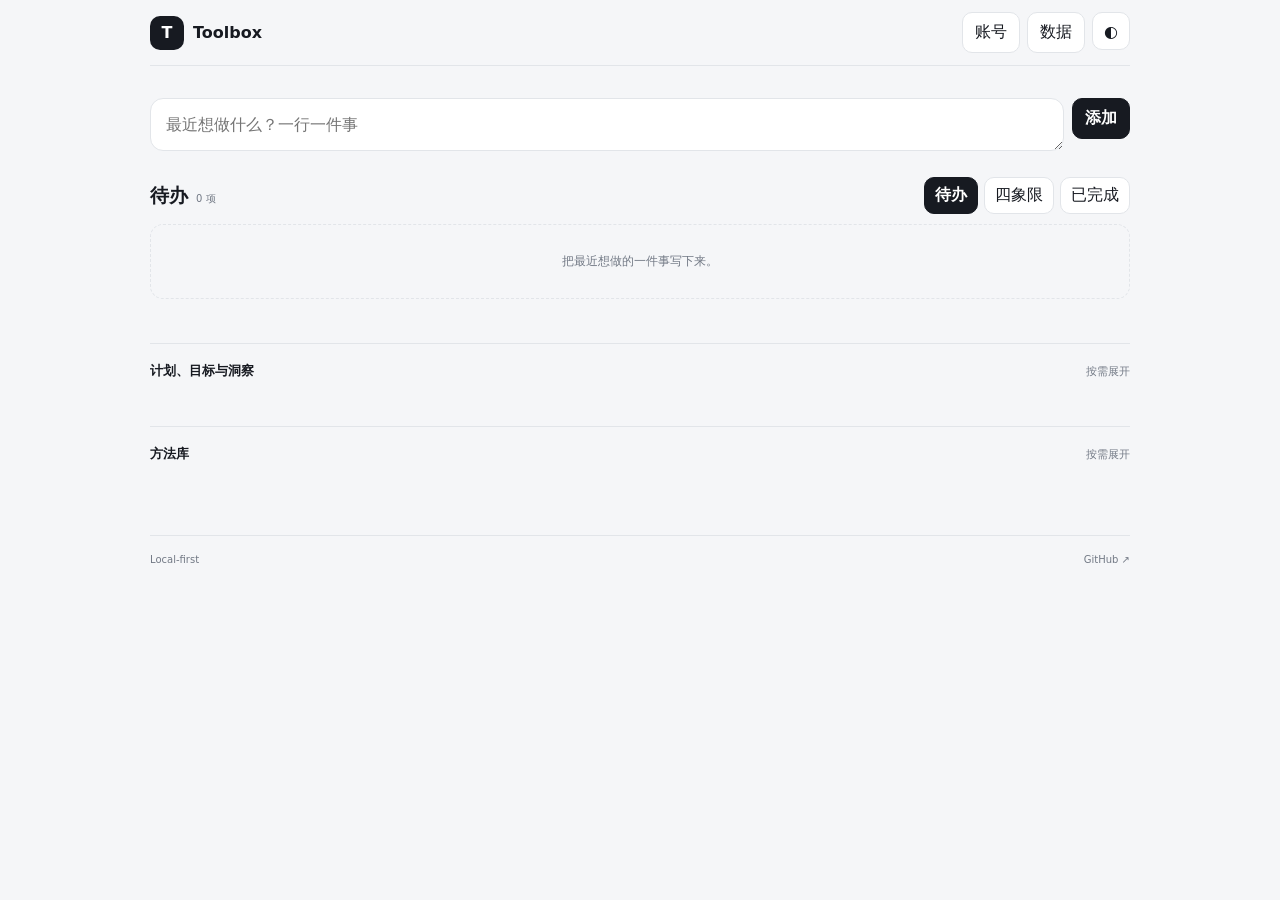
==== index.html @ 50ff43f0 "docs: sharpen Toolbox meta description" ====
<!doctype html>
<html lang="zh-CN">
<head>
  <meta charset="utf-8" />
  <meta name="viewport" content="width=device-width,initial-scale=1" />
  <meta name="description" content="Toolbox：从一件待办出发，记录、思考、专注、复盘，并在多端持续推进。" />
  <meta name="theme-color" content="#f5f6f8" />
  <meta name="mobile-web-app-capable" content="yes" />
  <meta name="apple-mobile-web-app-capable" content="yes" />
  <meta name="apple-mobile-web-app-title" content="Toolbox" />
  <title>Toolbox</title>
  <link rel="manifest" href="./manifest.webmanifest" />
  <link rel="icon" href="./pwa-icon-192.svg" type="image/svg+xml" />
  <link rel="stylesheet" href="./styles.css" />
  <link rel="stylesheet" href="./horizons.css" />
  <link rel="stylesheet" href="./calibration.css" />
  <link rel="stylesheet" href="./cloud.css" />
</head>
<body>
  <div class="app-shell">
    <header class="topbar">
      <a class="brand" href="#" aria-label="Toolbox 首页"><span class="brand-mark">T</span><span class="brand-copy"><strong>Toolbox</strong></span></a>
      <div class="top-actions"><button id="accountBtn" class="ghost-btn" type="button">账号</button><button id="dataBtn" class="ghost-btn" type="button">数据</button><button id="themeBtn" class="icon-btn" type="button" aria-label="切换主题">◐</button></div>
    </header>
    <main>
      <section class="task-center" aria-label="待办事项">
        <div class="task-capture"><textarea id="taskInput" class="task-capture-input" rows="1" placeholder="最近想做什么？一行一件事" autocomplete="off"></textarea><button id="addTaskBtn" class="primary-btn" type="button">添加</button></div>
        <div class="task-section-head"><div><h2>待办</h2><span id="taskCount" class="result-count"></span></div><div class="task-filters"><button id="taskFilterOpen" class="mini-btn active" type="button">待办</button><button id="taskFilterMatrix" class="mini-btn" type="button">四象限</button><button id="taskFilterDone" class="mini-btn" type="button">已完成</button></div></div>
        <div id="taskList" class="task-list"></div>
      </section>

      <details class="horizon-section">
        <summary><strong>计划、目标与洞察</strong><span>按需展开</span></summary>
        <div id="horizonMount" class="horizon-mount"></div>
        <div id="calibrationMount"></div>
      </details>

      <details class="method-section">
        <summary class="method-summary"><strong>方法库</strong><span>按需展开</span></summary>
        <div class="method-body">
          <div class="section-heading method-heading" aria-hidden="true"><h2 id="sectionTitle">方法工具</h2><span id="resultCount" class="result-count"></span></div>
          <div class="tool-finder"><div class="search-wrap"><span aria-hidden="true">⌕</span><input id="searchInput" type="search" placeholder="搜索任务拆解、决策记录、原因探索、复盘…" autocomplete="off" /><kbd>/</kbd></div><div id="categoryTabs" class="chips" aria-label="工具分类"></div></div>
          <div id="toolGrid" class="tool-grid"></div>
          <div id="emptyState" class="empty-state" hidden><div>⌕</div><h3>没有找到匹配的方法</h3><p>换个关键词，或切回“全部”。</p></div>
        </div>
      </details>
    </main>
    <footer><span>Local-first</span><a href="https://github.com/SeekerThinker/toolbox" target="_blank" rel="noreferrer">GitHub ↗</a></footer>
  </div>
  <dialog id="toolDialog"><div class="dialog-shell"><div class="dialog-head"><div><span id="dialogIcon" class="tool-icon"></span><div><div class="dialog-title-row"><h2 id="dialogTitle"></h2><span id="dialogLocalBadge" class="local-badge">本地处理</span></div><p id="dialogDesc"></p></div></div><button id="closeDialogBtn" class="icon-btn" type="button" aria-label="关闭">×</button></div><div id="toolMount" class="tool-mount"></div></div></dialog>
  <script defer src="./core.js"></script><script defer src="./cloud-public.js"></script><script defer src="./cloud-config.js"></script><script defer src="./sync.js"></script><script defer src="./account-lifecycle.js"></script><script defer src="./cloud-diagnostics.js"></script><script defer src="./tools-focus.js"></script><script defer src="./tools-thinking.js"></script><script defer src="./tasks.js"></script><script defer src="./horizons.js"></script><script defer src="./calibration.js"></script><script defer src="./pwa.js"></script><script defer src="./capture.js"></script>
</body>
</html>
---- styles.css ----
:root{--bg:#f5f6f8;--panel:#fff;--panel-soft:#fafbfc;--text:#171a21;--muted:#727985;--line:#e2e5e9;--line-strong:#d3d8df;--accent:#4f5ee8;--accent-soft:#eef0ff;--success:#17845c;--success-soft:#eaf8f1;--danger:#c7445b;--danger-soft:#fff0f3;--shadow:0 16px 42px rgba(24,32,58,.10)}
:root[data-theme="dark"]{--bg:#101319;--panel:#191e27;--panel-soft:#141820;--text:#f2f4f7;--muted:#9ba4b0;--line:#2c333d;--line-strong:#3b4450;--accent:#8d97ff;--accent-soft:#252b52;--success:#72d7ae;--success-soft:#17342b;--danger:#ff8da1;--danger-soft:#3a2229;--shadow:0 18px 52px rgba(0,0,0,.3)}
*{box-sizing:border-box}html{scroll-behavior:smooth}body{margin:0;background:var(--bg);color:var(--text);font-family:Inter,ui-sans-serif,system-ui,-apple-system,BlinkMacSystemFont,"Segoe UI","PingFang SC","Microsoft YaHei",sans-serif}a{color:inherit}button,input,textarea,select{font:inherit;color:inherit}button:focus-visible,input:focus-visible,textarea:focus-visible,select:focus-visible,summary:focus-visible{outline:3px solid var(--accent-soft);outline-offset:2px}
.app-shell{width:min(980px,calc(100% - 28px));margin:auto}.topbar{min-height:66px;display:flex;align-items:center;justify-content:space-between;border-bottom:1px solid var(--line)}.brand{display:flex;align-items:center;gap:9px;text-decoration:none}.brand-mark{width:34px;height:34px;border-radius:10px;display:grid;place-items:center;background:var(--text);color:var(--panel);font-weight:850}.top-actions{display:flex;gap:7px}
.ghost-btn,.icon-btn,.primary-btn,.secondary-btn,.danger-btn,.mini-btn{border:1px solid var(--line);background:var(--panel);cursor:pointer;border-radius:10px;transition:.15s ease}.ghost-btn,.primary-btn,.secondary-btn,.danger-btn{padding:9px 12px}.icon-btn{width:38px;height:38px}.mini-btn{padding:7px 10px}.mini-btn.active,.primary-btn{background:var(--text);color:var(--panel);border-color:var(--text);font-weight:700}.danger-btn{color:var(--danger);background:var(--danger-soft);border-color:transparent}button:hover{border-color:var(--line-strong)}
.task-center{padding:32px 0 44px}.task-capture{display:grid;grid-template-columns:1fr auto;gap:8px;align-items:start}.task-capture-input{min-height:52px;max-height:150px;resize:vertical;border:1px solid var(--line);border-radius:13px;background:var(--panel);padding:14px 15px;font-size:16px;line-height:1.45;outline:none}.task-capture-input:focus{border-color:var(--accent);box-shadow:0 0 0 3px var(--accent-soft)}.task-section-head{display:flex;justify-content:space-between;align-items:center;margin:26px 0 10px;gap:12px}.task-section-head>div:first-child{display:flex;align-items:baseline;gap:9px}.task-section-head h2,.section-heading h2{margin:0;font-size:19px;letter-spacing:-.025em}.task-filters{display:flex;gap:6px;overflow-x:auto}.task-list{display:grid;gap:7px}.task-row{display:grid;grid-template-columns:auto 1fr;align-items:center;border:1px solid var(--line);background:var(--panel);border-radius:13px;min-height:62px}.task-check{margin-left:12px;width:23px;height:23px;border-radius:50%;border:1px solid var(--line-strong);background:transparent;cursor:pointer;color:var(--success);font-weight:900;padding:0}.task-main{border:0;background:transparent;text-align:left;padding:12px 14px;cursor:pointer;display:grid;gap:4px}.task-main strong{font-size:14px}.task-main span{font-size:10px;color:var(--muted)}.task-row.is-done .task-main strong{text-decoration:line-through;color:var(--muted)}.task-row:hover{border-color:rgba(79,94,232,.3)}.task-empty{border:1px dashed var(--line);border-radius:13px;padding:28px;text-align:center;color:var(--muted);font-size:12px}.result-count{color:var(--muted);font-size:10px}
.priority-matrix{display:grid;grid-template-columns:1fr 1fr;gap:9px}.priority-cell{min-height:150px;border:1px solid var(--line);background:var(--panel);border-radius:13px;padding:11px}.priority-cell-head{display:flex;justify-content:space-between;gap:8px;align-items:baseline;margin-bottom:9px}.priority-cell-head strong{font-size:11px}.priority-cell-head span{font-size:9px;color:var(--muted)}.priority-tasks,.unclassified-tasks{display:grid;gap:6px}.priority-task{display:grid;gap:3px;width:100%;border:1px solid var(--line);background:var(--panel-soft);border-radius:9px;padding:8px;text-align:left;cursor:pointer}.priority-task strong{font-size:11px}.priority-task span,.unclassified-tasks>span{font-size:9px;color:var(--muted)}.unclassified-tasks{margin-top:10px;border-top:1px solid var(--line);padding-top:10px}
.method-section{border-top:1px solid var(--line);padding:0 0 54px}.method-summary{display:flex;align-items:center;justify-content:space-between;gap:12px;padding:18px 0;cursor:pointer;list-style:none;color:var(--muted);font-size:11px}.method-summary::-webkit-details-marker{display:none}.method-summary strong{color:var(--text);font-size:13px}.method-section[open] .method-summary{border-bottom:1px solid var(--line);margin-bottom:18px}.method-body{padding-bottom:10px}.method-heading{display:none}.section-heading{display:flex;justify-content:space-between;align-items:baseline;margin-bottom:10px}.tool-finder{padding:0 0 14px}.search-wrap{min-height:46px;display:flex;align-items:center;gap:9px;padding:0 13px;background:var(--panel);border:1px solid var(--line);border-radius:11px}.search-wrap input{flex:1;min-width:0;border:0;outline:0;background:transparent}.search-wrap>span{color:var(--muted)}kbd{font-size:9px;color:var(--muted);border:1px solid var(--line);border-radius:5px;padding:2px 5px}.chips{display:flex;gap:5px;overflow:auto;margin-top:8px;scrollbar-width:none}.chips::-webkit-scrollbar{display:none}.chip{flex:0 0 auto;border:0;background:transparent;color:var(--muted);padding:5px 8px;border-radius:999px;font-size:10px;cursor:pointer}.chip.active{background:var(--accent-soft);color:var(--accent);font-weight:700}.tool-grid{display:grid;grid-template-columns:repeat(4,minmax(0,1fr));gap:8px}.tool-card{position:relative;border:1px solid var(--line);border-radius:13px;background:var(--panel);overflow:hidden;min-height:128px}.tool-main{width:100%;height:100%;min-height:128px;border:0;background:transparent;text-align:left;padding:13px;display:flex;flex-direction:column;align-items:flex-start;cursor:pointer}.tool-icon{width:33px;height:33px;border-radius:9px;display:grid;place-items:center;background:var(--accent-soft);color:var(--accent);font-size:13px;font-weight:800}.tool-card h3{margin:10px 25px 4px 0;font-size:13px}.tool-card p{margin:0;color:var(--muted);font-size:10px;line-height:1.5;display:-webkit-box;-webkit-line-clamp:2;-webkit-box-orient:vertical;overflow:hidden}.tag{margin-top:auto;padding-top:8px;font-size:9px;color:var(--muted)}.favorite{position:absolute;top:8px;right:8px;border:0;background:transparent;color:#a6abb4;cursor:pointer}.favorite.on{color:#e1a126}.empty-state{text-align:center;color:var(--muted);padding:40px}.empty-state h3{color:var(--text)}
footer{border-top:1px solid var(--line);padding:18px 0 28px;display:flex;justify-content:space-between;color:var(--muted);font-size:10px}footer a{text-decoration:none}footer a:hover{color:var(--accent)}
dialog{width:min(900px,calc(100% - 20px));max-height:90vh;padding:0;border:1px solid var(--line);border-radius:18px;color:var(--text);background:var(--panel);box-shadow:0 28px 80px rgba(0,0,0,.25)}dialog::backdrop{background:rgba(7,10,16,.46);backdrop-filter:blur(3px)}.dialog-shell{padding:19px}.dialog-head{display:flex;justify-content:space-between;gap:16px}.dialog-head>div{display:flex;gap:10px}.dialog-head h2{margin:1px 0 3px;font-size:18px}.dialog-head p{margin:0;color:var(--muted);font-size:10px}.dialog-title-row{display:flex;align-items:center;gap:7px}.local-badge{font-size:9px;border-radius:999px;padding:3px 6px;color:var(--success);background:var(--success-soft);font-weight:800}.tool-mount{margin-top:17px}
.editor-stack{display:grid;gap:11px}.field{display:grid;gap:6px}.field label{font-size:10px;color:var(--muted);font-weight:700}.text-input,.select-input,.input-area,.output-panel,.file-drop{width:100%;border:1px solid var(--line);border-radius:11px;background:var(--panel-soft);color:var(--text);outline:none}.text-input,.select-input{padding:10px 11px}.input-area{min-height:240px;resize:vertical;padding:12px;line-height:1.6}.input-area.short-area{min-height:130px}.input-area.mini-area{min-height:88px}.output-panel{min-height:78px;padding:12px;white-space:pre-wrap;line-height:1.55;overflow:auto}.file-drop{padding:14px;border-style:dashed}.toolbar{display:flex;gap:7px;flex-wrap:wrap;align-items:center}.divider{border:0;border-top:1px solid var(--line);width:100%}.two-col{display:grid;grid-template-columns:1fr 1fr;gap:10px}.three-col{display:grid;grid-template-columns:repeat(3,1fr);gap:10px}.metrics{display:grid;grid-template-columns:repeat(3,1fr);gap:8px}.task-metrics{grid-template-columns:repeat(3,1fr)}.compact-metrics .metric{padding:9px 10px}.metric{padding:11px;border:1px solid var(--line);border-radius:11px;background:var(--panel-soft)}.metric strong{display:block;font-size:20px}.metric span{font-size:9px;color:var(--muted)}.help-text,.stat-note{font-size:10px;color:var(--muted)}.inline-note{padding:9px 10px;border-radius:10px;background:var(--accent-soft);color:var(--muted);font-size:10px}
.task-minimal{display:grid;gap:10px}.task-title-input{font-size:16px;font-weight:720;background:var(--panel)}.task-primary-actions{display:flex;gap:7px;flex-wrap:wrap}.task-suggestion{display:grid;gap:3px;padding:9px 11px;border-radius:10px;background:var(--accent-soft)}.task-suggestion span{font-size:9px;color:var(--accent);font-weight:800}.task-suggestion p{margin:0;font-size:10px;color:var(--muted);line-height:1.5}
.task-capability{border:1px solid var(--line);border-radius:12px;background:var(--panel)}.task-capability>summary{display:flex;justify-content:space-between;gap:12px;align-items:center;padding:11px 12px;cursor:pointer;list-style:none}.task-capability>summary::-webkit-details-marker{display:none}.task-capability>summary strong{font-size:11px}.task-capability>summary span{font-size:9px;color:var(--muted)}.task-capability[open]>summary{border-bottom:1px solid var(--line)}.task-capability-body{display:grid;gap:10px;padding:11px 12px}.reflection-card{border-color:var(--line)}
.focus-action{text-align:center;font-size:14px;font-weight:750;line-height:1.5;padding:4px 12px}.timer-face{font-variant-numeric:tabular-nums;font-size:clamp(48px,10vw,80px);font-weight:850;letter-spacing:-.06em;text-align:center;padding:16px 0}.timer-face-small{font-size:56px}.timer-mode{text-align:center;color:var(--muted);font-size:10px}.session-list,.task-history{display:grid;gap:7px;max-height:280px;overflow:auto}.session-item,.task-history-item{border:1px solid var(--line);border-radius:10px;padding:9px;background:var(--panel-soft);font-size:10px}.session-item{display:flex;justify-content:space-between;gap:10px}.task-history-item span{display:flex;justify-content:space-between;gap:10px}.task-history-item small{color:var(--muted)}.task-history-item p{margin:5px 0 0;color:var(--muted);white-space:pre-wrap}.task-context{display:flex;justify-content:space-between;align-items:center;gap:10px;padding:10px;border:1px solid var(--line);border-radius:11px;background:var(--accent-soft);margin-bottom:2px}.task-context>div:first-child{display:grid;gap:2px}.task-context span{font-size:9px;color:var(--muted)}.task-context strong{font-size:12px}.task-action-grid{display:grid;grid-template-columns:repeat(3,1fr);gap:7px}
.table-scroll{overflow:auto}.score-table{width:100%;border-collapse:collapse;font-size:10px;min-width:580px}.score-table th,.score-table td{padding:7px;border-bottom:1px solid var(--line)}.score-table input{width:64px;padding:6px;border:1px solid var(--line);border-radius:7px;background:var(--panel-soft);color:var(--text)}.reflection-scale{display:flex;gap:6px;flex-wrap:wrap}.reflection-scale .active{background:var(--text);color:var(--panel);border-color:var(--text)}.mind-list{display:grid;gap:7px}.mind-row{display:grid;grid-template-columns:1fr auto;gap:7px}.matrix-grid{display:grid;grid-template-columns:1fr 1fr;gap:8px}.matrix-cell{border:1px solid var(--line);border-radius:11px;padding:9px;background:var(--panel-soft)}.matrix-cell h3{margin:0 0 6px;font-size:11px}.why-stack{display:grid;gap:7px}.why-row{display:grid;grid-template-columns:65px 1fr;gap:7px;align-items:center}.why-row span{font-size:9px;color:var(--muted)}.toast{position:fixed;left:50%;bottom:24px;transform:translateX(-50%);background:var(--text);color:var(--panel);padding:8px 11px;border-radius:9px;z-index:999;font-size:10px;box-shadow:var(--shadow)}
@media(max-width:850px){.tool-grid{grid-template-columns:repeat(3,1fr)}}
@media(max-width:680px){.app-shell{width:min(100% - 20px,980px)}.topbar{min-height:60px}.task-center{padding-top:22px}.tool-grid{grid-template-columns:repeat(2,1fr)}.two-col,.three-col,.priority-matrix,.matrix-grid{grid-template-columns:1fr}.task-action-grid{grid-template-columns:repeat(2,1fr)}.metrics,.task-metrics{grid-template-columns:repeat(3,1fr)}.dialog-shell{padding:14px}.task-context{align-items:flex-start;flex-direction:column}.task-section-head{align-items:flex-start;flex-direction:column}.task-filters{width:100%}}
@media(max-width:440px){.task-capture{grid-template-columns:1fr auto}.task-capture-input{min-width:0}.tool-grid{grid-template-columns:1fr}.metric strong{font-size:18px}.task-action-grid{grid-template-columns:1fr 1fr}.timer-face-small{font-size:48px}.task-primary-actions>*{flex:1 1 auto}.metrics,.task-metrics{grid-template-columns:repeat(3,1fr)}}
---- horizons.css ----
.horizon-section{border-top:1px solid var(--line);padding:0 0 28px}.horizon-section>summary{display:flex;align-items:center;justify-content:space-between;gap:12px;padding:18px 0;cursor:pointer;list-style:none;color:var(--muted);font-size:11px}.horizon-section>summary::-webkit-details-marker{display:none}.horizon-section>summary strong{color:var(--text);font-size:13px}.horizon-section[open]>summary{border-bottom:1px solid var(--line);margin-bottom:16px}.horizon-mount{display:grid;gap:12px;padding-bottom:8px}.horizon-tabs{display:flex;gap:6px;overflow:auto;scrollbar-width:none}.horizon-tabs::-webkit-scrollbar{display:none}.horizon-period-head{display:flex;align-items:center;justify-content:space-between;gap:12px}.horizon-period-head>div:first-child{display:grid;gap:2px}.horizon-period-head strong{font-size:15px}.horizon-period-head span{font-size:9px;color:var(--muted)}.horizon-metrics{display:grid;grid-template-columns:repeat(3,1fr);gap:8px}.insight-metrics{grid-template-columns:repeat(4,1fr)}.horizon-form{display:grid;gap:10px;padding:12px;border:1px solid var(--line);border-radius:13px;background:var(--panel)}.horizon-facts{display:grid;gap:7px;border-top:1px solid var(--line);padding-top:10px}.horizon-facts>span{font-size:9px;color:var(--muted);font-weight:750}.horizon-facts>button{border:1px solid var(--line);border-radius:9px;background:var(--panel);padding:8px 10px;text-align:left;cursor:pointer}.horizon-facts p{margin:0;font-size:10px;color:var(--muted)}
.goal-create{display:grid;grid-template-columns:1fr auto;gap:8px}.goal-list{display:grid;gap:8px}.goal-card{display:grid;gap:9px;border:1px solid var(--line);border-radius:13px;background:var(--panel);padding:11px}.goal-card-head{display:flex;align-items:center;justify-content:space-between;gap:10px}.goal-card-head>div{display:grid;gap:3px}.goal-card-head strong{font-size:13px}.goal-card-head span{font-size:9px;color:var(--muted)}.goal-card details{border-top:1px solid var(--line);padding-top:8px}.goal-card summary{display:flex;justify-content:space-between;cursor:pointer;font-size:10px;color:var(--muted)}.goal-links{display:grid;gap:7px;padding-top:8px}.goal-links>div:not(.goal-link-add){display:grid;grid-template-columns:1fr auto;gap:7px}.goal-links>div>button:first-child{border:0;background:transparent;text-align:left;padding:4px 0;cursor:pointer}.goal-link-add{display:grid;grid-template-columns:1fr auto;gap:7px}.goal-archive{justify-self:start;border:0;background:transparent;color:var(--muted);font-size:9px;cursor:pointer;padding:0}.insight-list{display:grid;gap:7px}.insight-item{border:1px solid var(--line);border-radius:11px;background:var(--panel);padding:10px 11px;font-size:10px;line-height:1.55;color:var(--text)}
@media(max-width:680px){.horizon-period-head{align-items:flex-start;flex-direction:column}.horizon-metrics,.insight-metrics{grid-template-columns:repeat(2,1fr)}.goal-create,.goal-link-add{grid-template-columns:1fr}.goal-card-head{align-items:flex-start;flex-direction:column}.goal-links>div:not(.goal-link-add){grid-template-columns:1fr auto}}
---- calibration.css ----
.calibration-layer{border-top:1px solid var(--line);margin-top:12px}.calibration-layer>summary,.calibration-section>summary{display:flex;align-items:center;justify-content:space-between;gap:12px;cursor:pointer;list-style:none}.calibration-layer>summary::-webkit-details-marker,.calibration-section>summary::-webkit-details-marker{display:none}.calibration-layer>summary{padding:15px 0;color:var(--muted);font-size:10px}.calibration-layer>summary strong{color:var(--text);font-size:12px}.calibration-body{display:grid;gap:10px;padding-bottom:8px}.calibration-metrics{display:grid;grid-template-columns:repeat(4,1fr);gap:8px}.calibration-observations{display:grid;gap:7px}.calibration-observations>div{border:1px solid var(--line);border-radius:11px;background:var(--panel);padding:10px 11px;font-size:10px;line-height:1.55}.calibration-section{border:1px solid var(--line);border-radius:12px;background:var(--panel)}.calibration-section>summary{padding:10px 11px}.calibration-section>summary strong{font-size:11px}.calibration-section>summary span{font-size:9px;color:var(--muted)}.calibration-section[open]>summary{border-bottom:1px solid var(--line)}.calibration-period-grid{display:grid;grid-template-columns:1fr 1fr;gap:8px;padding:10px}.calibration-period{display:grid;gap:7px;border:1px solid var(--line);border-radius:10px;background:var(--panel-soft);padding:9px}.calibration-period>div:first-child{display:flex;justify-content:space-between;gap:8px}.calibration-period strong{font-size:11px}.calibration-period span,.calibration-period p{font-size:9px;color:var(--muted)}.calibration-period p{margin:0}.calibration-period pre{margin:0;white-space:pre-wrap;font:inherit;font-size:9px;line-height:1.5}.calibration-goal-list,.calibration-decision-list{display:grid;gap:8px;padding:10px}.calibration-goal,.calibration-decision{display:grid;gap:8px;border:1px solid var(--line);border-radius:10px;background:var(--panel-soft);padding:9px}.calibration-goal>div:first-child,.calibration-decision>div:first-child{display:grid;gap:3px}.calibration-goal strong,.calibration-decision strong{font-size:11px}.calibration-goal span,.calibration-decision span{font-size:9px;color:var(--muted)}.calibration-goal-target{display:grid;grid-template-columns:auto minmax(80px,120px) auto;gap:7px;align-items:center}.calibration-goal-target label{font-size:9px;color:var(--muted)}
@media(max-width:680px){.calibration-metrics,.calibration-period-grid{grid-template-columns:repeat(2,1fr)}.calibration-goal-target{grid-template-columns:1fr auto}.calibration-goal-target label{grid-column:1/-1}}
@media(max-width:440px){.calibration-metrics,.calibration-period-grid{grid-template-columns:1fr 1fr}}
---- cloud.css ----
.cloud-checks{display:grid;gap:.55rem;margin-top:.75rem}.cloud-check{display:flex;align-items:flex-start;justify-content:space-between;gap:1rem;padding:.7rem .8rem;border:1px solid var(--line,#d9dde3);border-radius:.7rem;background:var(--panel,#fff)}.cloud-check strong{font-size:.9rem}.cloud-check span{font-size:.82rem;line-height:1.45;text-align:right;color:var(--muted,#6b7280)}.cloud-check.ok{border-color:color-mix(in srgb,#15803d 35%,var(--line,#d9dde3))}.cloud-check.bad{border-color:color-mix(in srgb,#b91c1c 35%,var(--line,#d9dde3))}.cloud-check.idle{border-style:dashed}@media(max-width:640px){.cloud-check{display:block}.cloud-check span{display:block;margin-top:.25rem;text-align:left}}
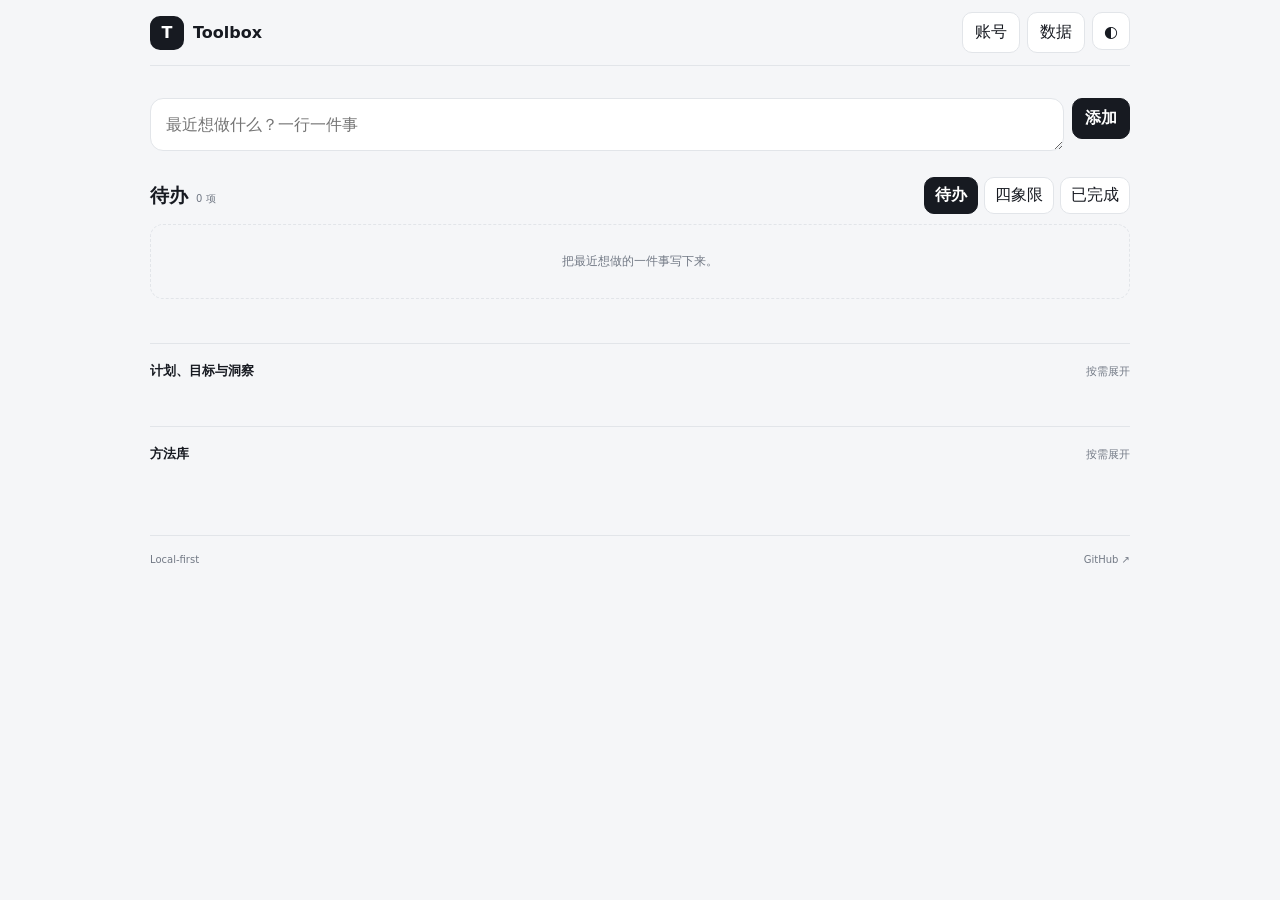
==== commit e669909f: "refactor: load shared sync policy" ====
--- a/index.html
+++ b/index.html
@@ -48,6 +48,6 @@
     <footer><span>Local-first</span><a href="https://github.com/SeekerThinker/toolbox" target="_blank" rel="noreferrer">GitHub ↗</a></footer>
   </div>
   <dialog id="toolDialog"><div class="dialog-shell"><div class="dialog-head"><div><span id="dialogIcon" class="tool-icon"></span><div><div class="dialog-title-row"><h2 id="dialogTitle"></h2><span id="dialogLocalBadge" class="local-badge">本地处理</span></div><p id="dialogDesc"></p></div></div><button id="closeDialogBtn" class="icon-btn" type="button" aria-label="关闭">×</button></div><div id="toolMount" class="tool-mount"></div></div></dialog>
-  <script defer src="./core.js"></script><script defer src="./cloud-public.js"></script><script defer src="./cloud-config.js"></script><script defer src="./sync.js"></script><script defer src="./account-lifecycle.js"></script><script defer src="./cloud-diagnostics.js"></script><script defer src="./tools-focus.js"></script><script defer src="./tools-thinking.js"></script><script defer src="./tasks.js"></script><script defer src="./horizons.js"></script><script defer src="./calibration.js"></script><script defer src="./pwa.js"></script><script defer src="./capture.js"></script>
+  <script defer src="./core.js"></script><script defer src="./cloud-public.js"></script><script defer src="./cloud-config.js"></script><script defer src="./sync-policy.js"></script><script defer src="./sync.js"></script><script defer src="./account-lifecycle.js"></script><script defer src="./cloud-diagnostics.js"></script><script defer src="./tools-focus.js"></script><script defer src="./tools-thinking.js"></script><script defer src="./tasks.js"></script><script defer src="./horizons.js"></script><script defer src="./calibration.js"></script><script defer src="./pwa.js"></script><script defer src="./capture.js"></script>
 </body>
 </html>
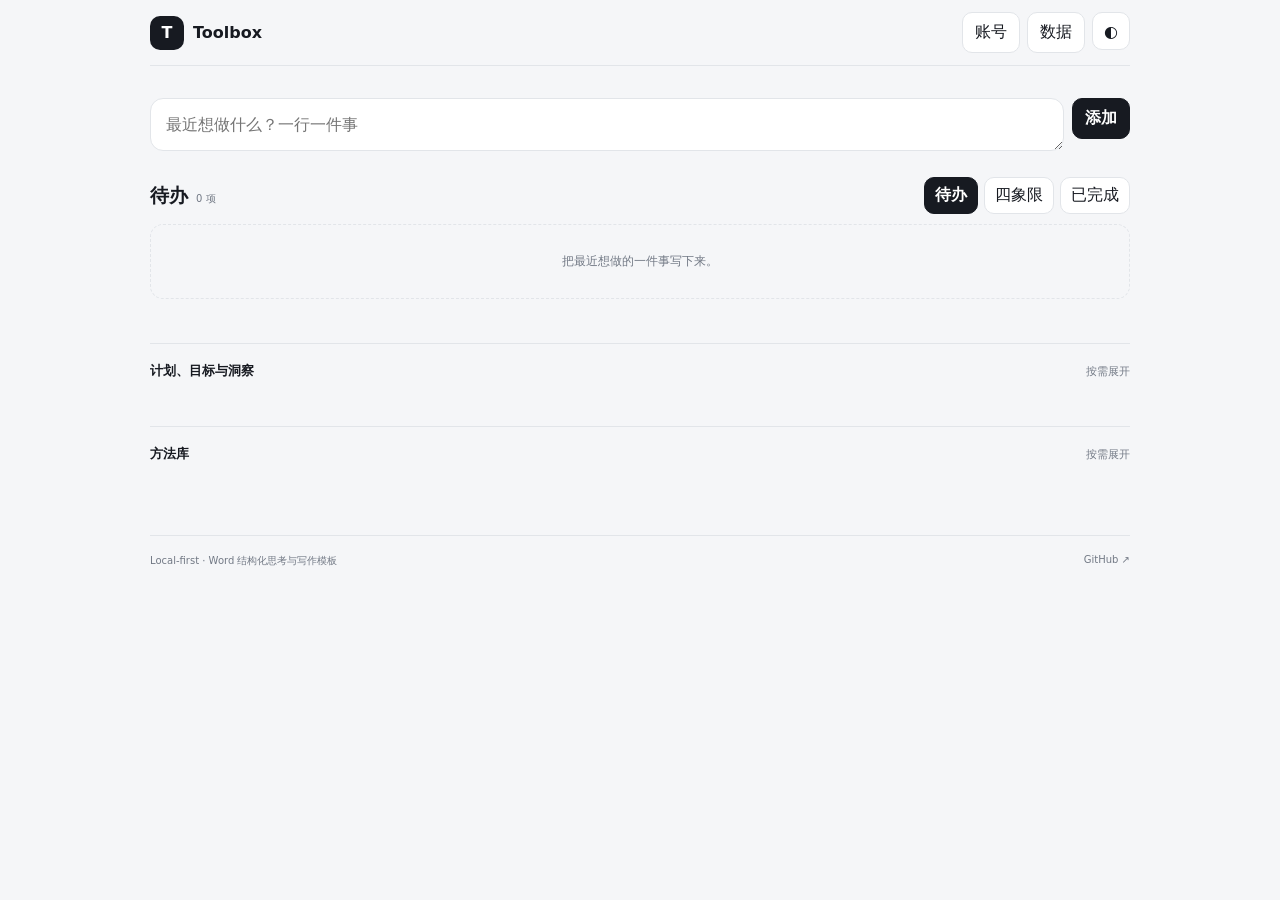
==== commit fca57f1a: "Link the Word thinking templates from Toolbox" ====
--- a/index.html
+++ b/index.html
@@ -45,9 +45,9 @@
         </div>
       </details>
     </main>
-    <footer><span>Local-first</span><a href="https://github.com/SeekerThinker/toolbox" target="_blank" rel="noreferrer">GitHub ↗</a></footer>
+    <footer><span>Local-first · <a href="./word-writing-templates/">Word 结构化思考与写作模板</a></span><a href="https://github.com/SeekerThinker/toolbox" target="_blank" rel="noreferrer">GitHub ↗</a></footer>
   </div>
   <dialog id="toolDialog"><div class="dialog-shell"><div class="dialog-head"><div><span id="dialogIcon" class="tool-icon"></span><div><div class="dialog-title-row"><h2 id="dialogTitle"></h2><span id="dialogLocalBadge" class="local-badge">本地处理</span></div><p id="dialogDesc"></p></div></div><button id="closeDialogBtn" class="icon-btn" type="button" aria-label="关闭">×</button></div><div id="toolMount" class="tool-mount"></div></div></dialog>
   <script defer src="./core.js"></script><script defer src="./cloud-public.js"></script><script defer src="./cloud-config.js"></script><script defer src="./sync-policy.js"></script><script defer src="./sync.js"></script><script defer src="./account-lifecycle.js"></script><script defer src="./cloud-diagnostics.js"></script><script defer src="./tools-focus.js"></script><script defer src="./tools-thinking.js"></script><script defer src="./tasks.js"></script><script defer src="./horizons.js"></script><script defer src="./calibration.js"></script><script defer src="./pwa.js"></script><script defer src="./capture.js"></script>
 </body>
-</html>+</html>
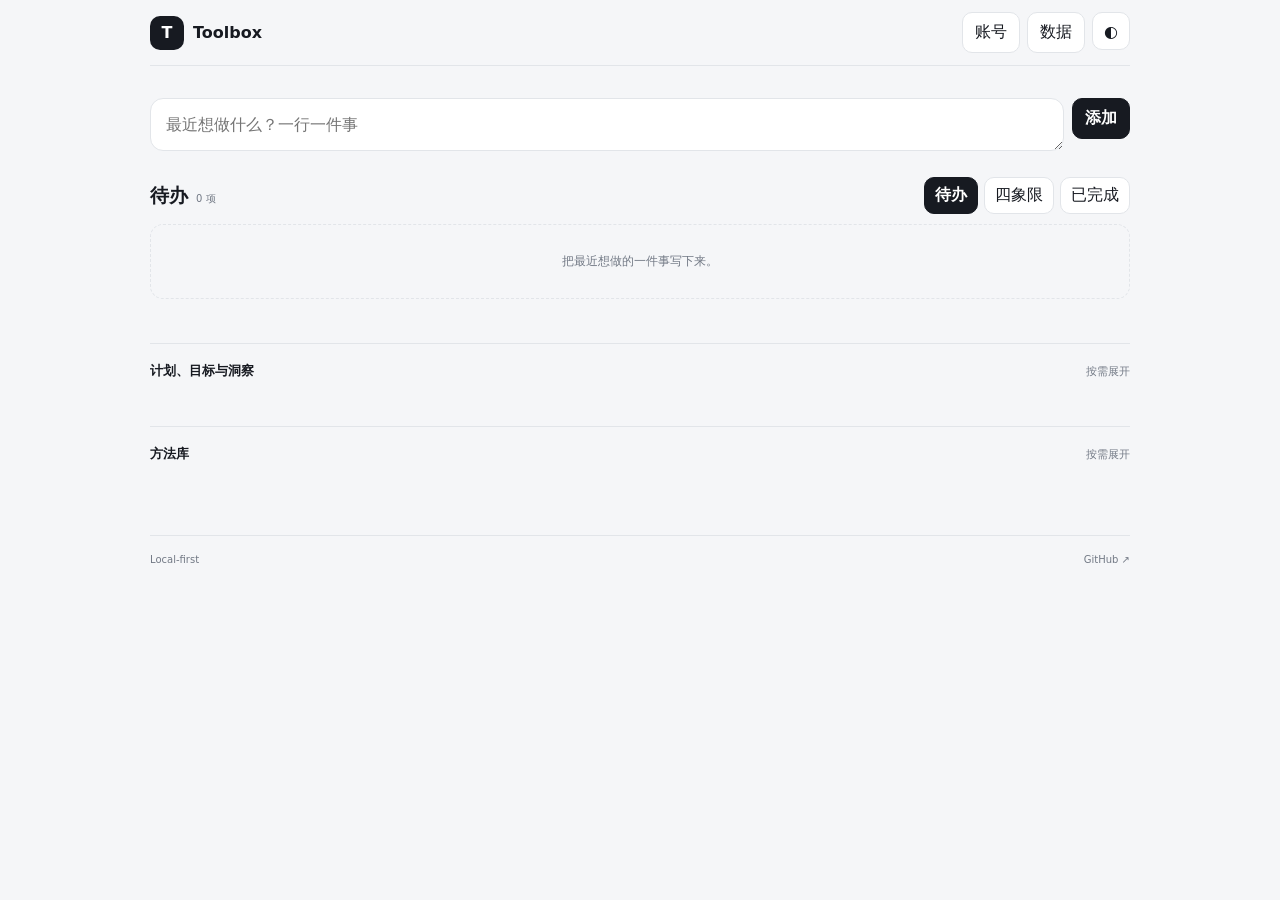
==== commit 897b35ef: "Keep the Word project outside the core task UI" ====
--- a/index.html
+++ b/index.html
@@ -45,7 +45,7 @@
         </div>
       </details>
     </main>
-    <footer><span>Local-first · <a href="./word-writing-templates/">Word 结构化思考与写作模板</a></span><a href="https://github.com/SeekerThinker/toolbox" target="_blank" rel="noreferrer">GitHub ↗</a></footer>
+    <footer><span>Local-first</span><a href="https://github.com/SeekerThinker/toolbox" target="_blank" rel="noreferrer">GitHub ↗</a></footer>
   </div>
   <dialog id="toolDialog"><div class="dialog-shell"><div class="dialog-head"><div><span id="dialogIcon" class="tool-icon"></span><div><div class="dialog-title-row"><h2 id="dialogTitle"></h2><span id="dialogLocalBadge" class="local-badge">本地处理</span></div><p id="dialogDesc"></p></div></div><button id="closeDialogBtn" class="icon-btn" type="button" aria-label="关闭">×</button></div><div id="toolMount" class="tool-mount"></div></div></dialog>
   <script defer src="./core.js"></script><script defer src="./cloud-public.js"></script><script defer src="./cloud-config.js"></script><script defer src="./sync-policy.js"></script><script defer src="./sync.js"></script><script defer src="./account-lifecycle.js"></script><script defer src="./cloud-diagnostics.js"></script><script defer src="./tools-focus.js"></script><script defer src="./tools-thinking.js"></script><script defer src="./tasks.js"></script><script defer src="./horizons.js"></script><script defer src="./calibration.js"></script><script defer src="./pwa.js"></script><script defer src="./capture.js"></script>
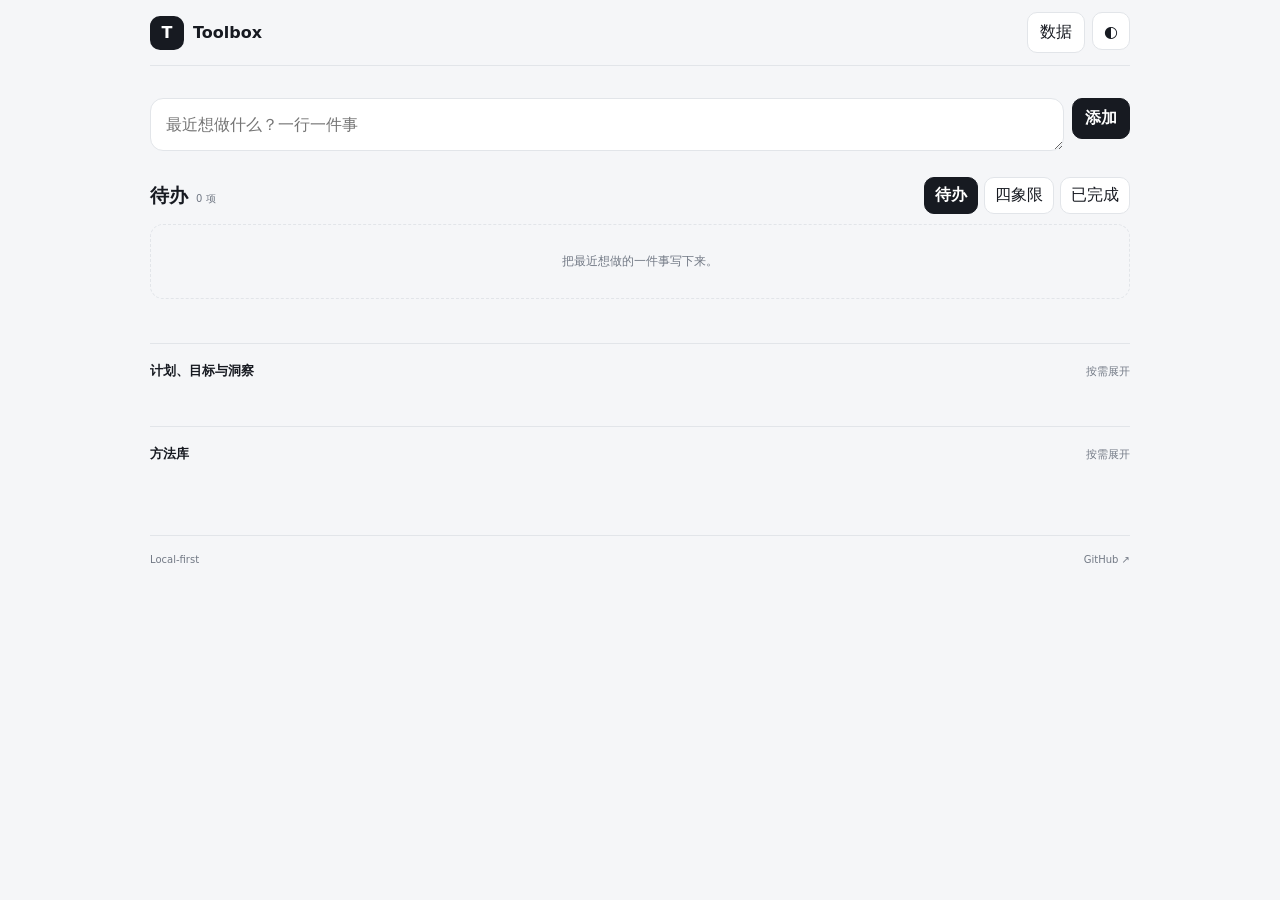
==== commit d35c44b2: "release: make guest mode the public surface" ====
--- a/index.html
+++ b/index.html
@@ -3,7 +3,7 @@
 <head>
   <meta charset="utf-8" />
   <meta name="viewport" content="width=device-width,initial-scale=1" />
-  <meta name="description" content="Toolbox：从一件待办出发，记录、思考、专注、复盘，并在多端持续推进。" />
+  <meta name="description" content="Toolbox：从一件待办出发，记录、思考、专注、复盘，并持续推进。" />
   <meta name="theme-color" content="#f5f6f8" />
   <meta name="mobile-web-app-capable" content="yes" />
   <meta name="apple-mobile-web-app-capable" content="yes" />
@@ -20,7 +20,7 @@
   <div class="app-shell">
     <header class="topbar">
       <a class="brand" href="#" aria-label="Toolbox 首页"><span class="brand-mark">T</span><span class="brand-copy"><strong>Toolbox</strong></span></a>
-      <div class="top-actions"><button id="accountBtn" class="ghost-btn" type="button">账号</button><button id="dataBtn" class="ghost-btn" type="button">数据</button><button id="themeBtn" class="icon-btn" type="button" aria-label="切换主题">◐</button></div>
+      <div class="top-actions"><button id="accountBtn" class="ghost-btn" type="button" hidden>账号</button><button id="dataBtn" class="ghost-btn" type="button">数据</button><button id="themeBtn" class="icon-btn" type="button" aria-label="切换主题">◐</button></div>
     </header>
     <main>
       <section class="task-center" aria-label="待办事项">
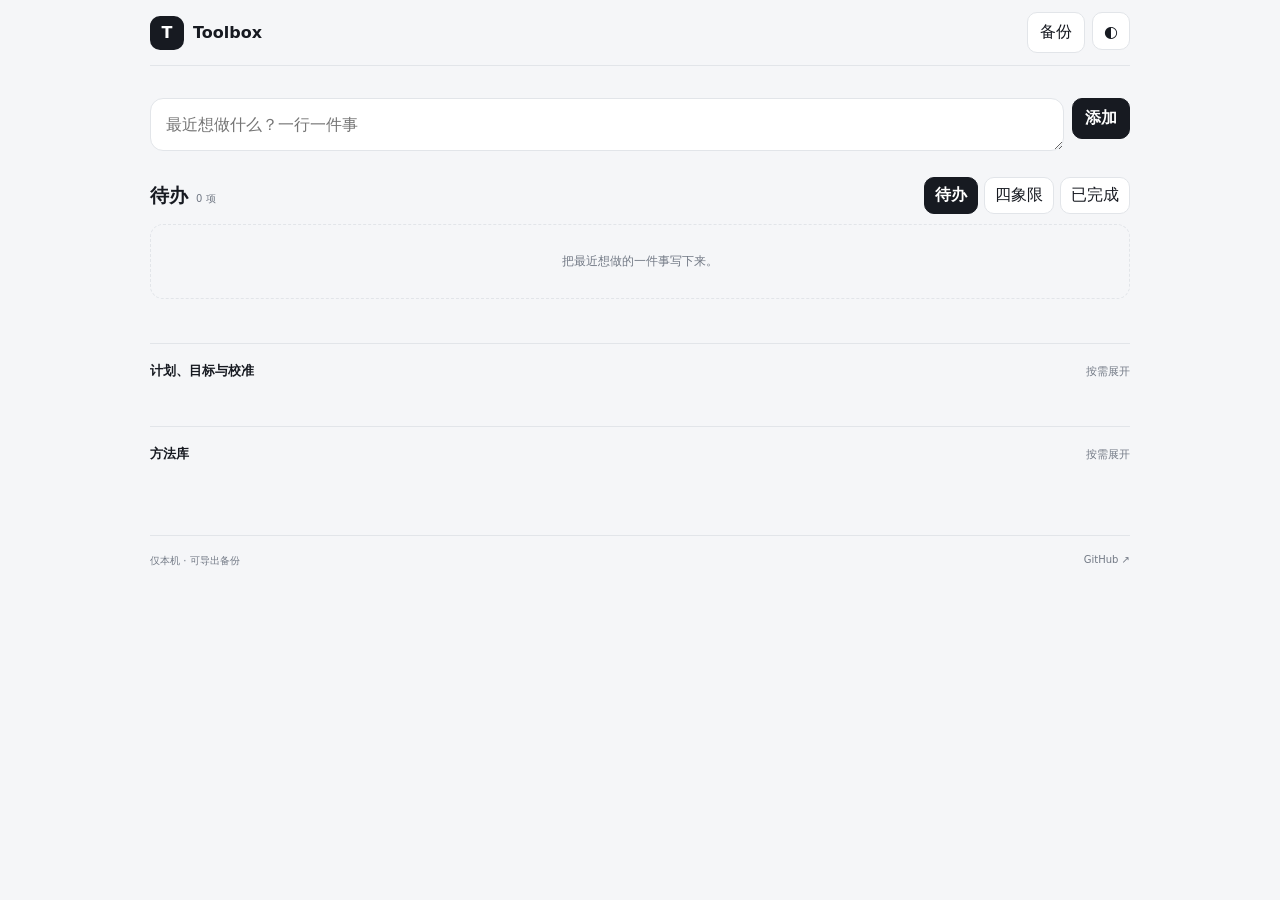
==== commit 69177974: "refine guest layout and backup messaging" ====
--- a/index.html
+++ b/index.html
@@ -20,7 +20,7 @@
   <div class="app-shell">
     <header class="topbar">
       <a class="brand" href="#" aria-label="Toolbox 首页"><span class="brand-mark">T</span><span class="brand-copy"><strong>Toolbox</strong></span></a>
-      <div class="top-actions"><button id="accountBtn" class="ghost-btn" type="button" hidden>账号</button><button id="dataBtn" class="ghost-btn" type="button">数据</button><button id="themeBtn" class="icon-btn" type="button" aria-label="切换主题">◐</button></div>
+      <div class="top-actions"><button id="accountBtn" class="ghost-btn" type="button" hidden>账号</button><button id="dataBtn" class="ghost-btn" type="button">备份</button><button id="themeBtn" class="icon-btn" type="button" aria-label="切换主题">◐</button></div>
     </header>
     <main>
       <section class="task-center" aria-label="待办事项">
@@ -30,7 +30,7 @@
       </section>
 
       <details class="horizon-section">
-        <summary><strong>计划、目标与洞察</strong><span>按需展开</span></summary>
+        <summary><strong>计划、目标与校准</strong><span>按需展开</span></summary>
         <div id="horizonMount" class="horizon-mount"></div>
         <div id="calibrationMount"></div>
       </details>
@@ -45,7 +45,7 @@
         </div>
       </details>
     </main>
-    <footer><span>Local-first</span><a href="https://github.com/SeekerThinker/toolbox" target="_blank" rel="noreferrer">GitHub ↗</a></footer>
+    <footer><span>仅本机 · 可导出备份</span><a href="https://github.com/SeekerThinker/toolbox" target="_blank" rel="noreferrer">GitHub ↗</a></footer>
   </div>
   <dialog id="toolDialog"><div class="dialog-shell"><div class="dialog-head"><div><span id="dialogIcon" class="tool-icon"></span><div><div class="dialog-title-row"><h2 id="dialogTitle"></h2><span id="dialogLocalBadge" class="local-badge">本地处理</span></div><p id="dialogDesc"></p></div></div><button id="closeDialogBtn" class="icon-btn" type="button" aria-label="关闭">×</button></div><div id="toolMount" class="tool-mount"></div></div></dialog>
   <script defer src="./core.js"></script><script defer src="./cloud-public.js"></script><script defer src="./cloud-config.js"></script><script defer src="./sync-policy.js"></script><script defer src="./sync.js"></script><script defer src="./account-lifecycle.js"></script><script defer src="./cloud-diagnostics.js"></script><script defer src="./tools-focus.js"></script><script defer src="./tools-thinking.js"></script><script defer src="./tasks.js"></script><script defer src="./horizons.js"></script><script defer src="./calibration.js"></script><script defer src="./pwa.js"></script><script defer src="./capture.js"></script>
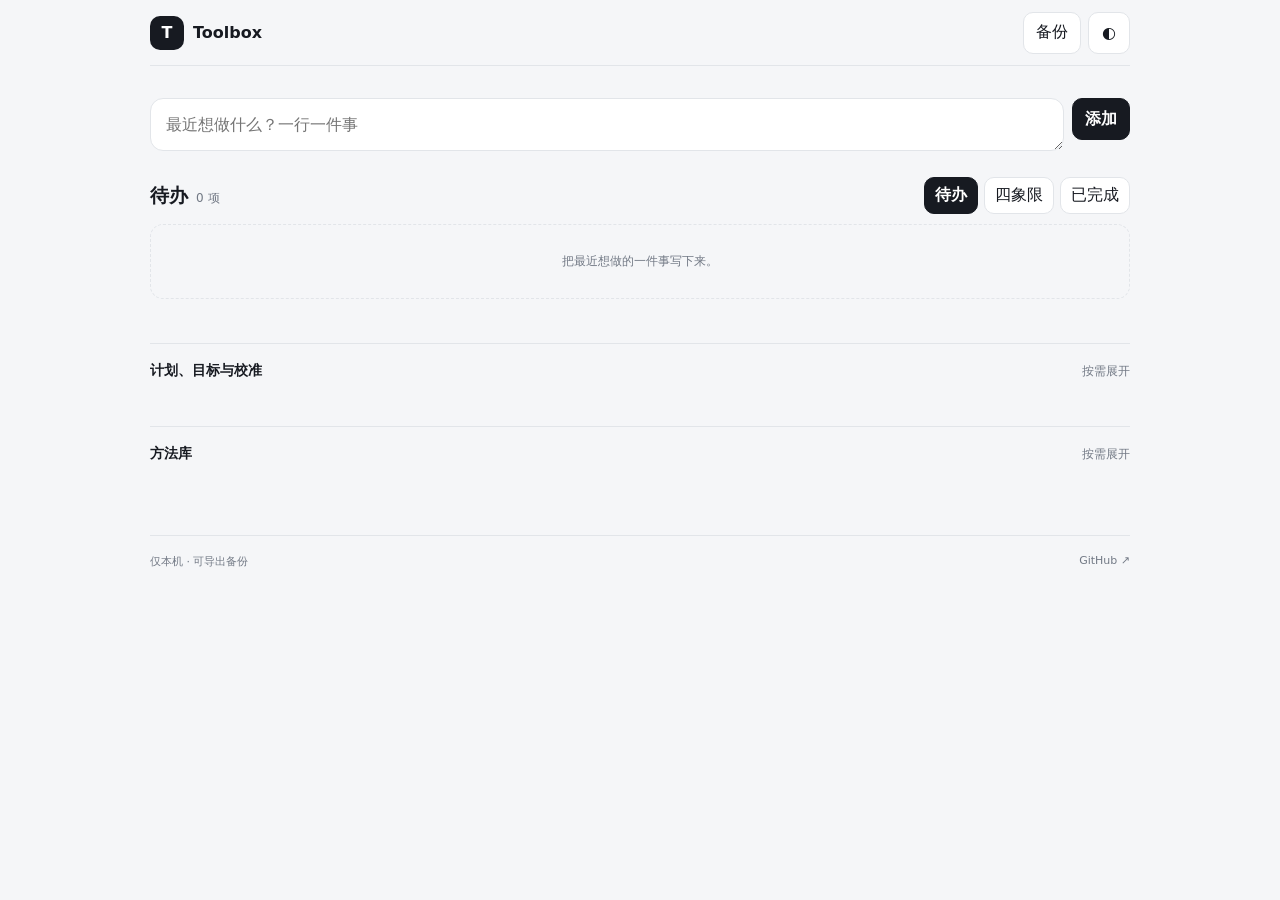
==== commit ec3f36eb: "load readability refinements" ====
--- a/index.html
+++ b/index.html
@@ -15,6 +15,7 @@
   <link rel="stylesheet" href="./horizons.css" />
   <link rel="stylesheet" href="./calibration.css" />
   <link rel="stylesheet" href="./cloud.css" />
+  <link rel="stylesheet" href="./readability.css" />
 </head>
 <body>
   <div class="app-shell">
--- a/horizons.css
+++ b/horizons.css
@@ -1,3 +1,3 @@
-.horizon-section{border-top:1px solid var(--line);padding:0 0 28px}.horizon-section>summary{display:flex;align-items:center;justify-content:space-between;gap:12px;padding:18px 0;cursor:pointer;list-style:none;color:var(--muted);font-size:11px}.horizon-section>summary::-webkit-details-marker{display:none}.horizon-section>summary strong{color:var(--text);font-size:13px}.horizon-section[open]>summary{border-bottom:1px solid var(--line);margin-bottom:16px}.horizon-mount{display:grid;gap:12px;padding-bottom:8px}.horizon-tabs{display:flex;gap:6px;overflow:auto;scrollbar-width:none}.horizon-tabs::-webkit-scrollbar{display:none}.horizon-period-head{display:flex;align-items:center;justify-content:space-between;gap:12px}.horizon-period-head>div:first-child{display:grid;gap:2px}.horizon-period-head strong{font-size:15px}.horizon-period-head span{font-size:9px;color:var(--muted)}.horizon-metrics{display:grid;grid-template-columns:repeat(3,1fr);gap:8px}.insight-metrics{grid-template-columns:repeat(4,1fr)}.horizon-form{display:grid;gap:10px;padding:12px;border:1px solid var(--line);border-radius:13px;background:var(--panel)}.horizon-facts{display:grid;gap:7px;border-top:1px solid var(--line);padding-top:10px}.horizon-facts>span{font-size:9px;color:var(--muted);font-weight:750}.horizon-facts>button{border:1px solid var(--line);border-radius:9px;background:var(--panel);padding:8px 10px;text-align:left;cursor:pointer}.horizon-facts p{margin:0;font-size:10px;color:var(--muted)}
-.goal-create{display:grid;grid-template-columns:1fr auto;gap:8px}.goal-list{display:grid;gap:8px}.goal-card{display:grid;gap:9px;border:1px solid var(--line);border-radius:13px;background:var(--panel);padding:11px}.goal-card-head{display:flex;align-items:center;justify-content:space-between;gap:10px}.goal-card-head>div{display:grid;gap:3px}.goal-card-head strong{font-size:13px}.goal-card-head span{font-size:9px;color:var(--muted)}.goal-card details{border-top:1px solid var(--line);padding-top:8px}.goal-card summary{display:flex;justify-content:space-between;cursor:pointer;font-size:10px;color:var(--muted)}.goal-links{display:grid;gap:7px;padding-top:8px}.goal-links>div:not(.goal-link-add){display:grid;grid-template-columns:1fr auto;gap:7px}.goal-links>div>button:first-child{border:0;background:transparent;text-align:left;padding:4px 0;cursor:pointer}.goal-link-add{display:grid;grid-template-columns:1fr auto;gap:7px}.goal-archive{justify-self:start;border:0;background:transparent;color:var(--muted);font-size:9px;cursor:pointer;padding:0}.insight-list{display:grid;gap:7px}.insight-item{border:1px solid var(--line);border-radius:11px;background:var(--panel);padding:10px 11px;font-size:10px;line-height:1.55;color:var(--text)}
+.horizon-section{border-top:1px solid var(--line);padding:0 0 28px}.horizon-section>summary{display:flex;align-items:center;justify-content:space-between;gap:12px;padding:18px 0;cursor:pointer;list-style:none;color:var(--muted);font-size:12px}.horizon-section>summary::-webkit-details-marker{display:none}.horizon-section>summary strong{color:var(--text);font-size:14px}.horizon-section[open]>summary{border-bottom:1px solid var(--line);margin-bottom:16px}.horizon-mount{display:grid;gap:12px;padding-bottom:8px}.horizon-tabs{display:flex;gap:6px;overflow:auto;scrollbar-width:none}.horizon-tabs::-webkit-scrollbar{display:none}.horizon-tabs [data-horizon-tab="insights"]{display:none}.horizon-period-head{display:flex;align-items:center;justify-content:space-between;gap:12px}.horizon-period-head>div:first-child{display:grid;gap:2px}.horizon-period-head strong{font-size:16px}.horizon-period-head span{font-size:11px;color:var(--muted)}.horizon-metrics{display:grid;grid-template-columns:repeat(3,1fr);gap:8px}.insight-metrics{grid-template-columns:repeat(4,1fr)}.horizon-form{display:grid;gap:10px;padding:12px;border:1px solid var(--line);border-radius:13px;background:var(--panel)}.horizon-facts{display:grid;gap:7px;border-top:1px solid var(--line);padding-top:10px}.horizon-facts>span{font-size:11px;color:var(--muted);font-weight:750}.horizon-facts>button{border:1px solid var(--line);border-radius:9px;background:var(--panel);padding:9px 10px;text-align:left;cursor:pointer}.horizon-facts p{margin:0;font-size:11px;color:var(--muted)}
+.goal-create{display:grid;grid-template-columns:1fr auto;gap:8px}.goal-list{display:grid;gap:8px}.goal-card{display:grid;gap:9px;border:1px solid var(--line);border-radius:13px;background:var(--panel);padding:11px}.goal-card-head{display:flex;align-items:center;justify-content:space-between;gap:10px}.goal-card-head>div{display:grid;gap:3px}.goal-card-head strong{font-size:14px}.goal-card-head span{font-size:11px;color:var(--muted)}.goal-card details{border-top:1px solid var(--line);padding-top:8px}.goal-card summary{display:flex;justify-content:space-between;cursor:pointer;font-size:11px;color:var(--muted)}.goal-links{display:grid;gap:7px;padding-top:8px}.goal-links>div:not(.goal-link-add){display:grid;grid-template-columns:1fr auto;gap:7px}.goal-links>div>button:first-child{border:0;background:transparent;text-align:left;padding:6px 0;cursor:pointer}.goal-link-add{display:grid;grid-template-columns:1fr auto;gap:7px}.goal-archive{justify-self:start;border:0;background:transparent;color:var(--muted);font-size:11px;cursor:pointer;padding:3px 0}.insight-list{display:grid;gap:7px}.insight-item{border:1px solid var(--line);border-radius:11px;background:var(--panel);padding:10px 11px;font-size:11px;line-height:1.55;color:var(--text)}
 @media(max-width:680px){.horizon-period-head{align-items:flex-start;flex-direction:column}.horizon-metrics,.insight-metrics{grid-template-columns:repeat(2,1fr)}.goal-create,.goal-link-add{grid-template-columns:1fr}.goal-card-head{align-items:flex-start;flex-direction:column}.goal-links>div:not(.goal-link-add){grid-template-columns:1fr auto}}
--- a/readability.css
+++ b/readability.css
@@ -0,0 +1,2 @@
+.ghost-btn,.primary-btn,.secondary-btn,.danger-btn{min-height:42px}.icon-btn{min-width:42px;min-height:42px}.task-check{width:28px;height:28px}.task-main span,.result-count{font-size:12px}.priority-cell-head strong,.priority-task strong{font-size:12px}.priority-cell-head span,.priority-task span,.unclassified-tasks>span{font-size:11px}.method-summary{font-size:12px}.method-summary strong{font-size:14px}.chip{font-size:11px;padding:7px 10px}.tool-card p{font-size:12px}.tag{font-size:11px}footer{font-size:11px}.dialog-head p{font-size:12px}.local-badge{font-size:10px}.field label{font-size:12px}.metric span{font-size:11px}.help-text,.stat-note,.inline-note{font-size:11px}.task-suggestion span{font-size:10px}.task-suggestion p{font-size:12px}.task-capability>summary strong{font-size:12px}.task-capability>summary span{font-size:11px}.timer-mode{font-size:11px}.session-item,.task-history-item{font-size:11px}.task-context span{font-size:11px}.score-table{font-size:11px}.why-row span{font-size:11px}.toast{font-size:12px}.task-primary-actions .danger-btn{margin-left:auto}
+@media(max-width:680px){.ghost-btn,.primary-btn,.secondary-btn,.danger-btn,.icon-btn{min-height:44px}.mini-btn{min-height:40px}.task-capture .primary-btn{min-height:52px;min-width:64px}}
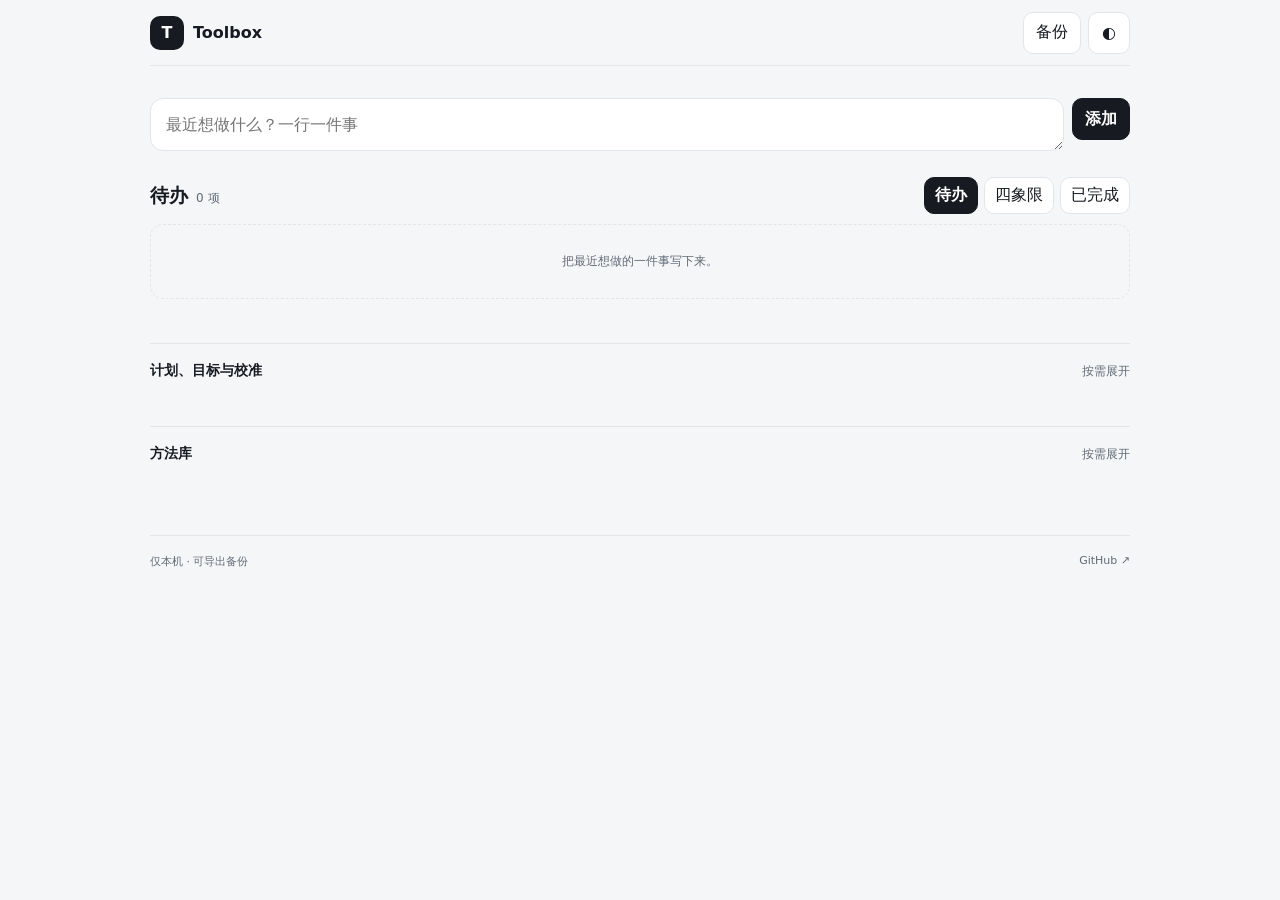
==== commit 0f98afec: "ship a local-only guest runtime" ====
--- a/index.html
+++ b/index.html
@@ -14,14 +14,13 @@
   <link rel="stylesheet" href="./styles.css" />
   <link rel="stylesheet" href="./horizons.css" />
   <link rel="stylesheet" href="./calibration.css" />
-  <link rel="stylesheet" href="./cloud.css" />
   <link rel="stylesheet" href="./readability.css" />
 </head>
 <body>
   <div class="app-shell">
     <header class="topbar">
       <a class="brand" href="#" aria-label="Toolbox 首页"><span class="brand-mark">T</span><span class="brand-copy"><strong>Toolbox</strong></span></a>
-      <div class="top-actions"><button id="accountBtn" class="ghost-btn" type="button" hidden>账号</button><button id="dataBtn" class="ghost-btn" type="button">备份</button><button id="themeBtn" class="icon-btn" type="button" aria-label="切换主题">◐</button></div>
+      <div class="top-actions"><button id="dataBtn" class="ghost-btn" type="button">备份</button><button id="themeBtn" class="icon-btn" type="button" aria-label="切换主题">◐</button></div>
     </header>
     <main>
       <section class="task-center" aria-label="待办事项">
@@ -49,6 +48,6 @@
     <footer><span>仅本机 · 可导出备份</span><a href="https://github.com/SeekerThinker/toolbox" target="_blank" rel="noreferrer">GitHub ↗</a></footer>
   </div>
   <dialog id="toolDialog"><div class="dialog-shell"><div class="dialog-head"><div><span id="dialogIcon" class="tool-icon"></span><div><div class="dialog-title-row"><h2 id="dialogTitle"></h2><span id="dialogLocalBadge" class="local-badge">本地处理</span></div><p id="dialogDesc"></p></div></div><button id="closeDialogBtn" class="icon-btn" type="button" aria-label="关闭">×</button></div><div id="toolMount" class="tool-mount"></div></div></dialog>
-  <script defer src="./core.js"></script><script defer src="./cloud-public.js"></script><script defer src="./cloud-config.js"></script><script defer src="./sync-policy.js"></script><script defer src="./sync.js"></script><script defer src="./account-lifecycle.js"></script><script defer src="./cloud-diagnostics.js"></script><script defer src="./tools-focus.js"></script><script defer src="./tools-thinking.js"></script><script defer src="./tasks.js"></script><script defer src="./horizons.js"></script><script defer src="./calibration.js"></script><script defer src="./pwa.js"></script><script defer src="./capture.js"></script>
+  <script defer src="./core.js"></script><script defer src="./tools-focus.js"></script><script defer src="./tools-thinking.js"></script><script defer src="./tasks.js"></script><script defer src="./horizons.js"></script><script defer src="./calibration.js"></script><script defer src="./pwa.js"></script><script defer src="./capture.js"></script>
 </body>
 </html>
--- a/horizons.css
+++ b/horizons.css
@@ -1,3 +1,3 @@
-.horizon-section{border-top:1px solid var(--line);padding:0 0 28px}.horizon-section>summary{display:flex;align-items:center;justify-content:space-between;gap:12px;padding:18px 0;cursor:pointer;list-style:none;color:var(--muted);font-size:12px}.horizon-section>summary::-webkit-details-marker{display:none}.horizon-section>summary strong{color:var(--text);font-size:14px}.horizon-section[open]>summary{border-bottom:1px solid var(--line);margin-bottom:16px}.horizon-mount{display:grid;gap:12px;padding-bottom:8px}.horizon-tabs{display:flex;gap:6px;overflow:auto;scrollbar-width:none}.horizon-tabs::-webkit-scrollbar{display:none}.horizon-tabs [data-horizon-tab="insights"]{display:none}.horizon-period-head{display:flex;align-items:center;justify-content:space-between;gap:12px}.horizon-period-head>div:first-child{display:grid;gap:2px}.horizon-period-head strong{font-size:16px}.horizon-period-head span{font-size:11px;color:var(--muted)}.horizon-metrics{display:grid;grid-template-columns:repeat(3,1fr);gap:8px}.insight-metrics{grid-template-columns:repeat(4,1fr)}.horizon-form{display:grid;gap:10px;padding:12px;border:1px solid var(--line);border-radius:13px;background:var(--panel)}.horizon-facts{display:grid;gap:7px;border-top:1px solid var(--line);padding-top:10px}.horizon-facts>span{font-size:11px;color:var(--muted);font-weight:750}.horizon-facts>button{border:1px solid var(--line);border-radius:9px;background:var(--panel);padding:9px 10px;text-align:left;cursor:pointer}.horizon-facts p{margin:0;font-size:11px;color:var(--muted)}
-.goal-create{display:grid;grid-template-columns:1fr auto;gap:8px}.goal-list{display:grid;gap:8px}.goal-card{display:grid;gap:9px;border:1px solid var(--line);border-radius:13px;background:var(--panel);padding:11px}.goal-card-head{display:flex;align-items:center;justify-content:space-between;gap:10px}.goal-card-head>div{display:grid;gap:3px}.goal-card-head strong{font-size:14px}.goal-card-head span{font-size:11px;color:var(--muted)}.goal-card details{border-top:1px solid var(--line);padding-top:8px}.goal-card summary{display:flex;justify-content:space-between;cursor:pointer;font-size:11px;color:var(--muted)}.goal-links{display:grid;gap:7px;padding-top:8px}.goal-links>div:not(.goal-link-add){display:grid;grid-template-columns:1fr auto;gap:7px}.goal-links>div>button:first-child{border:0;background:transparent;text-align:left;padding:6px 0;cursor:pointer}.goal-link-add{display:grid;grid-template-columns:1fr auto;gap:7px}.goal-archive{justify-self:start;border:0;background:transparent;color:var(--muted);font-size:11px;cursor:pointer;padding:3px 0}.insight-list{display:grid;gap:7px}.insight-item{border:1px solid var(--line);border-radius:11px;background:var(--panel);padding:10px 11px;font-size:11px;line-height:1.55;color:var(--text)}
-@media(max-width:680px){.horizon-period-head{align-items:flex-start;flex-direction:column}.horizon-metrics,.insight-metrics{grid-template-columns:repeat(2,1fr)}.goal-create,.goal-link-add{grid-template-columns:1fr}.goal-card-head{align-items:flex-start;flex-direction:column}.goal-links>div:not(.goal-link-add){grid-template-columns:1fr auto}}
+.horizon-section{border-top:1px solid var(--line);padding:0 0 28px}.horizon-section>summary{display:flex;align-items:center;justify-content:space-between;gap:12px;padding:18px 0;cursor:pointer;list-style:none;color:var(--muted);font-size:12px}.horizon-section>summary::-webkit-details-marker{display:none}.horizon-section>summary strong{color:var(--text);font-size:14px}.horizon-section[open]>summary{border-bottom:1px solid var(--line);margin-bottom:16px}.horizon-mount{display:grid;gap:12px;padding-bottom:8px}.horizon-tabs{display:flex;gap:6px;overflow:auto;scrollbar-width:none}.horizon-tabs::-webkit-scrollbar{display:none}.horizon-period-head{display:flex;align-items:center;justify-content:space-between;gap:12px}.horizon-period-head>div:first-child{display:grid;gap:2px}.horizon-period-head strong{font-size:16px}.horizon-period-head span{font-size:11px;color:var(--muted)}.horizon-metrics{display:grid;grid-template-columns:repeat(3,1fr);gap:8px}.horizon-form{display:grid;gap:10px;padding:12px;border:1px solid var(--line);border-radius:13px;background:var(--panel)}.horizon-facts{display:grid;gap:7px;border-top:1px solid var(--line);padding-top:10px}.horizon-facts>span{font-size:11px;color:var(--muted);font-weight:750}.horizon-facts>button{border:1px solid var(--line);border-radius:9px;background:var(--panel);padding:9px 10px;text-align:left;cursor:pointer}.horizon-facts p{margin:0;font-size:11px;color:var(--muted)}
+.goal-create{display:grid;grid-template-columns:1fr auto;gap:8px}.goal-list{display:grid;gap:8px}.goal-card{display:grid;gap:9px;border:1px solid var(--line);border-radius:13px;background:var(--panel);padding:11px}.goal-card-head{display:flex;align-items:center;justify-content:space-between;gap:10px}.goal-card-head>div{display:grid;gap:3px}.goal-card-head strong{font-size:14px}.goal-card-head span{font-size:11px;color:var(--muted)}.goal-cadence{display:flex;align-items:center;justify-content:space-between;gap:10px;border-top:1px solid var(--line);padding-top:8px}.goal-cadence>label{font-size:11px;color:var(--muted);font-weight:700}.goal-cadence>div{display:grid;grid-template-columns:minmax(82px,110px) auto;gap:7px}.goal-card details{border-top:1px solid var(--line);padding-top:8px}.goal-card summary{display:flex;justify-content:space-between;cursor:pointer;font-size:11px;color:var(--muted)}.goal-links{display:grid;gap:7px;padding-top:8px}.goal-links>div:not(.goal-link-add){display:grid;grid-template-columns:1fr auto;gap:7px}.goal-links>div>button:first-child{border:0;background:transparent;text-align:left;padding:6px 0;cursor:pointer}.goal-link-add{display:grid;grid-template-columns:1fr auto;gap:7px}.goal-archive{justify-self:start;border:0;background:transparent;color:var(--muted);font-size:11px;cursor:pointer;padding:3px 0}
+@media(max-width:680px){.horizon-period-head{align-items:flex-start;flex-direction:column}.horizon-metrics{grid-template-columns:repeat(2,1fr)}.goal-create,.goal-link-add{grid-template-columns:1fr}.goal-card-head,.goal-cadence{align-items:flex-start;flex-direction:column}.goal-cadence>div{width:100%;grid-template-columns:1fr auto}.goal-links>div:not(.goal-link-add){grid-template-columns:1fr auto}}
--- a/calibration.css
+++ b/calibration.css
@@ -1,3 +1,3 @@
-.calibration-layer{border-top:1px solid var(--line);margin-top:12px}.calibration-layer>summary,.calibration-section>summary{display:flex;align-items:center;justify-content:space-between;gap:12px;cursor:pointer;list-style:none}.calibration-layer>summary::-webkit-details-marker,.calibration-section>summary::-webkit-details-marker{display:none}.calibration-layer>summary{padding:15px 0;color:var(--muted);font-size:10px}.calibration-layer>summary strong{color:var(--text);font-size:12px}.calibration-body{display:grid;gap:10px;padding-bottom:8px}.calibration-metrics{display:grid;grid-template-columns:repeat(4,1fr);gap:8px}.calibration-observations{display:grid;gap:7px}.calibration-observations>div{border:1px solid var(--line);border-radius:11px;background:var(--panel);padding:10px 11px;font-size:10px;line-height:1.55}.calibration-section{border:1px solid var(--line);border-radius:12px;background:var(--panel)}.calibration-section>summary{padding:10px 11px}.calibration-section>summary strong{font-size:11px}.calibration-section>summary span{font-size:9px;color:var(--muted)}.calibration-section[open]>summary{border-bottom:1px solid var(--line)}.calibration-period-grid{display:grid;grid-template-columns:1fr 1fr;gap:8px;padding:10px}.calibration-period{display:grid;gap:7px;border:1px solid var(--line);border-radius:10px;background:var(--panel-soft);padding:9px}.calibration-period>div:first-child{display:flex;justify-content:space-between;gap:8px}.calibration-period strong{font-size:11px}.calibration-period span,.calibration-period p{font-size:9px;color:var(--muted)}.calibration-period p{margin:0}.calibration-period pre{margin:0;white-space:pre-wrap;font:inherit;font-size:9px;line-height:1.5}.calibration-goal-list,.calibration-decision-list{display:grid;gap:8px;padding:10px}.calibration-goal,.calibration-decision{display:grid;gap:8px;border:1px solid var(--line);border-radius:10px;background:var(--panel-soft);padding:9px}.calibration-goal>div:first-child,.calibration-decision>div:first-child{display:grid;gap:3px}.calibration-goal strong,.calibration-decision strong{font-size:11px}.calibration-goal span,.calibration-decision span{font-size:9px;color:var(--muted)}.calibration-goal-target{display:grid;grid-template-columns:auto minmax(80px,120px) auto;gap:7px;align-items:center}.calibration-goal-target label{font-size:9px;color:var(--muted)}
-@media(max-width:680px){.calibration-metrics,.calibration-period-grid{grid-template-columns:repeat(2,1fr)}.calibration-goal-target{grid-template-columns:1fr auto}.calibration-goal-target label{grid-column:1/-1}}
+.calibration-layer{border-top:1px solid var(--line);margin-top:12px}.calibration-layer>summary,.calibration-section>summary{display:flex;align-items:center;justify-content:space-between;gap:12px;cursor:pointer;list-style:none}.calibration-layer>summary::-webkit-details-marker,.calibration-section>summary::-webkit-details-marker{display:none}.calibration-layer>summary{padding:15px 0;color:var(--muted);font-size:10px}.calibration-layer>summary strong{color:var(--text);font-size:12px}.calibration-body{display:grid;gap:10px;padding-bottom:8px}.calibration-metrics{display:grid;grid-template-columns:repeat(4,1fr);gap:8px}.calibration-observations{display:grid;gap:7px}.calibration-observations>div{border:1px solid var(--line);border-radius:11px;background:var(--panel);padding:10px 11px;font-size:10px;line-height:1.55}.calibration-section{border:1px solid var(--line);border-radius:12px;background:var(--panel)}.calibration-section>summary{padding:10px 11px}.calibration-section>summary strong{font-size:11px}.calibration-section>summary span{font-size:9px;color:var(--muted)}.calibration-section[open]>summary{border-bottom:1px solid var(--line)}.calibration-period-grid{display:grid;grid-template-columns:1fr 1fr;gap:8px;padding:10px}.calibration-period{display:grid;gap:7px;border:1px solid var(--line);border-radius:10px;background:var(--panel-soft);padding:9px}.calibration-period>div:first-child{display:flex;justify-content:space-between;gap:8px}.calibration-period strong{font-size:11px}.calibration-period span,.calibration-period p{font-size:9px;color:var(--muted)}.calibration-period p{margin:0}.calibration-period pre{margin:0;white-space:pre-wrap;font:inherit;font-size:9px;line-height:1.5}.calibration-goal-list,.calibration-decision-list{display:grid;gap:8px;padding:10px}.calibration-goal,.calibration-decision{display:grid;gap:8px;border:1px solid var(--line);border-radius:10px;background:var(--panel-soft);padding:9px}.calibration-goal>div:first-child,.calibration-decision>div:first-child{display:grid;gap:3px}.calibration-goal strong,.calibration-decision strong{font-size:11px}.calibration-goal span,.calibration-decision span{font-size:9px;color:var(--muted)}
+@media(max-width:680px){.calibration-metrics,.calibration-period-grid{grid-template-columns:repeat(2,1fr)}}
 @media(max-width:440px){.calibration-metrics,.calibration-period-grid{grid-template-columns:1fr 1fr}}
--- a/readability.css
+++ b/readability.css
@@ -1,2 +1,2 @@
-.ghost-btn,.primary-btn,.secondary-btn,.danger-btn{min-height:42px}.icon-btn{min-width:42px;min-height:42px}.task-check{width:28px;height:28px}.task-main span,.result-count{font-size:12px}.priority-cell-head strong,.priority-task strong{font-size:12px}.priority-cell-head span,.priority-task span,.unclassified-tasks>span{font-size:11px}.method-summary{font-size:12px}.method-summary strong{font-size:14px}.chip{font-size:11px;padding:7px 10px}.tool-card p{font-size:12px}.tag{font-size:11px}footer{font-size:11px}.dialog-head p{font-size:12px}.local-badge{font-size:10px}.field label{font-size:12px}.metric span{font-size:11px}.help-text,.stat-note,.inline-note{font-size:11px}.task-suggestion span{font-size:10px}.task-suggestion p{font-size:12px}.task-capability>summary strong{font-size:12px}.task-capability>summary span{font-size:11px}.timer-mode{font-size:11px}.session-item,.task-history-item{font-size:11px}.task-context span{font-size:11px}.score-table{font-size:11px}.why-row span{font-size:11px}.toast{font-size:12px}.task-primary-actions .danger-btn{margin-left:auto}
-@media(max-width:680px){.ghost-btn,.primary-btn,.secondary-btn,.danger-btn,.icon-btn{min-height:44px}.mini-btn{min-height:40px}.task-capture .primary-btn{min-height:52px;min-width:64px}}
+:root{--muted:#626a76}.ghost-btn,.primary-btn,.secondary-btn,.danger-btn{min-height:42px}.icon-btn{min-width:42px;min-height:42px}.task-check{width:32px;height:32px;margin-left:9px}.task-main span,.result-count{font-size:12px}.priority-cell-head strong,.priority-task strong{font-size:12px}.priority-cell-head span,.priority-task span,.unclassified-tasks>span{font-size:11px}.method-summary{font-size:12px}.method-summary strong{font-size:14px}.chip{font-size:11px;padding:7px 10px}.tool-card p{font-size:12px}.tag{font-size:11px}footer{font-size:11px}.dialog-head p{font-size:12px}.local-badge{font-size:10px}.field label{font-size:12px}.metric span{font-size:11px}.help-text,.stat-note,.inline-note{font-size:11px}.task-suggestion span{font-size:10px}.task-suggestion p{font-size:12px}.task-capability>summary strong{font-size:12px}.task-capability>summary span{font-size:11px}.timer-mode{font-size:11px}.session-item,.task-history-item{font-size:11px}.task-context span{font-size:11px}.score-table{font-size:11px}.why-row span{font-size:11px}.toast{font-size:12px}.task-primary-actions .danger-btn{margin-left:auto}.calibration-layer>summary{font-size:11px}.calibration-layer>summary strong{font-size:13px}.calibration-observations>div{font-size:11px}.calibration-section>summary strong{font-size:12px}.calibration-section>summary span{font-size:11px}.calibration-period strong,.calibration-goal strong,.calibration-decision strong{font-size:12px}.calibration-period span,.calibration-period p,.calibration-period pre,.calibration-goal span,.calibration-decision span{font-size:11px}
+@media(max-width:680px){.ghost-btn,.primary-btn,.secondary-btn,.danger-btn,.icon-btn{min-height:44px}.mini-btn{min-height:40px}.task-check{width:36px;height:36px;margin-left:7px}.task-capture .primary-btn{min-height:52px;min-width:64px}}
